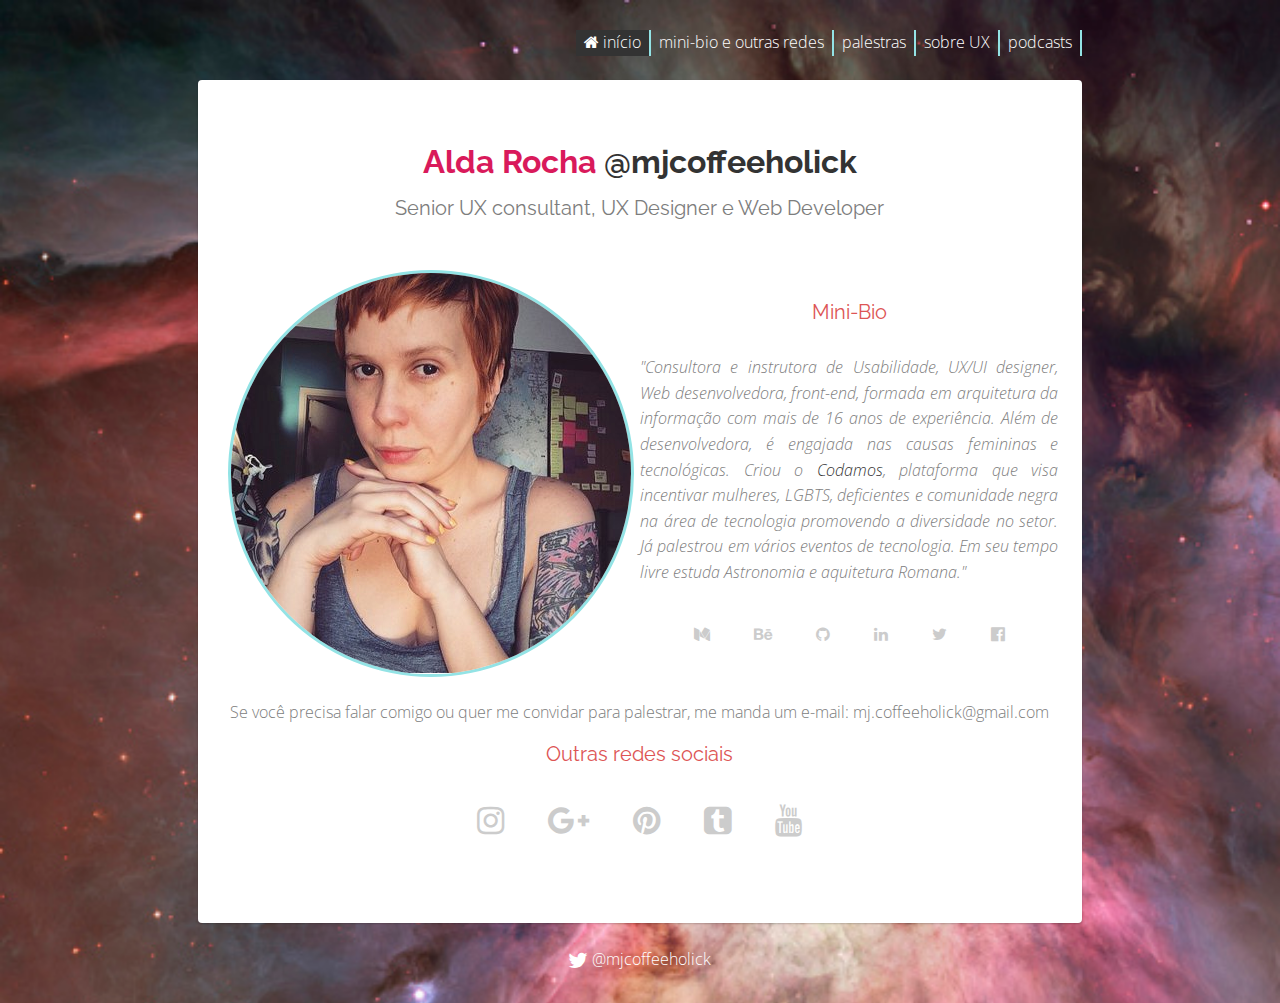
==== mini-bio.html @ e8b47d59 "Atualizando site e excluindo @media para arrumar responsivo e incluir flexbox." ====
<!DOCTYPE html>
<html>
  <head>
    <meta charset="utf-8">
    <link rel="shortcut icon" type="image/x-icon" href="/favicon.ico">
    <link href="font-awesome/css/font-awesome.min.css" rel="stylesheet">
    <link rel="stylesheet" type="text/css" href="css/style.css">
    <link href='https://fonts.googleapis.com/css?family=Raleway|Open+Sans' rel='stylesheet' type='text/css'>
    <title>Alda Rocha @mjcoffeeholick</title>
  </head>
  <body>
  	<div class="container"> <!-- container -->

      <nav class="top-menu">
        <a href="index.html" class="top-menu-index"><i class="fa fa-home"></i> início</a>
        <a href="mini-bio.html">mini-bio e outras redes</a>
        <a href="palestras.html">palestras</a>
        <a href="sobre-ux.html">sobre UX</a>
        <a href="podcast.html">podcasts</a>
      </nav>

  		<div class="card text-center">
        <h1>Alda Rocha <span class="gray">@mjcoffeeholick</span></h1>
        <h2>Senior UX consultant, UX Designer e Web Developer</h2>
        <div class="mini-bio">
          <div class="mini-bio-photo">
            <img src="images/alda.png" alt="Alda Rocha" id="img-profile">
          </div>
          <div class="mini-bio-content">
            <h2 class="especial-pink">Mini-Bio</h2>
            <p class="mini-bio-text"><em>"Consultora e instrutora de Usabilidade, UX/UI designer, Web desenvolvedora, front-end, formada em arquitetura da informação com mais de 16 anos de experiência. Além de desenvolvedora, é engajada nas causas femininas e tecnológicas. Criou o <a href="https://www.codamos.club/" target="_blank">Codamos</a>, plataforma que visa incentivar mulheres, LGBTS, deficientes e comunidade negra na área de tecnologia promovendo a diversidade no setor.
            Já palestrou em vários eventos de tecnologia. Em seu tempo livre estuda Astronomia e aquitetura Romana."</em></p>
            <ul class="list-inline">
              <li>
                <a href="https://medium.com/@mjcoffeeholick" target="_blank" alt="Medium" title="Medium">
                  <i class="fa fa-medium"></i>
                </a>
              </li>
              <li>
                <a href="https://www.behance.net/aldarocha" target="_blank" alt="Behance" title="Behance">
                  <i class="fa fa-behance"></i>
                </a>
              </li>
              <li>
                <a href="https://github.com/mjcoffeeholick" target="_blank" alt="Github" title="Github">
                  <i class="fa fa-github"></i>
                </a>
              </li>
              <li>
                <a href="https://br.linkedin.com/in/mjcoffeeholick" target="_blank" alt="Linkedin" title="Linkedin">
                  <i class="fa fa-linkedin"></i>
                </a>
              </li>
              <li>
                <a href="https://twitter.com/mjcoffeeholick" alt="Twitter" title="Twitter" target="_blank">
                  <i class="fa fa-twitter" alt="Twitter" title="Twitter"></i>
                </a>
              </li>
              <li>
                <a href="https://www.facebook.com/mjcoffeholick" alt="Facebook" title="Facebook" target="_blank">
                  <i class="fa fa-facebook-official" alt="Facebook" title="Facebook"></i>
                </a>
              </li>
            </ul>
          </div>
        </div>
        <p>Se você precisa falar comigo ou quer me convidar para palestrar, me manda um e-mail: mj.coffeeholick@gmail.com</p>
        <h2 class="especial-pink">Outras redes sociais</h2>
        <ul class="list-inline">
          <li>
            <a href="https://www.instagram.com/mjcoffeeholick/" alt="Instagram" title="Instagram" target="_blank">
              <i class="fa fa-instagram fa-2x" alt="Instagram" title="Instagram"></i>
            </a>
          </li>
          <li>
            <a href="https://plus.google.com/u/0/+AldaRocha" alt="Google PLus" title="Google PLus" target="_blank">
              <i class="fa fa-google-plus fa-2x" alt="Google" title="Google"></i>
            </a>
          </li>
          <li>
            <a href="https://br.pinterest.com/mjcoffeeholick/" alt="Pinterest" title="Pinterest" target="_blank">
              <i class="fa fa-pinterest fa-2x" alt="Pinterest" title="Pinterest"></i>
            </a>
          </li>
          <li>
            <a href="http://mjcoffeeholick.tumblr.com/" alt="Tumblr" title="Tumblr" target="_blank">
              <i class="fa fa-tumblr-square fa-2x" alt="Tumblr" title="Tumblr"></i>
            </a>
          </li>
          <li>
            <a href="https://www.youtube.com/channel/UCkVukn9u8IEfJqFpAcSMR3w" alt="Youtube" title="Youtube" target="_blank">
              <i class="fa fa-youtube fa-2x" alt="Youtube" title="Youtube"></i>
            </a>
          </li>
        </ul>
  		</div>

        <nav class="footer-menu">
          <a href="https://twitter.com/mjcoffeeholick" alt="Twitter" title="Twitter" target="_blank">
            <i class="fa fa-twitter fa-lg" alt="Twitter" title="Twitter"></i> @mjcoffeeholick
          </a>
        </nav>

    </div> <!-- container -->
  </body>
</html>
<!-- end of file -->
---- css/style.css ----
/* style.css */
body {
	background: #EBEBEB;
    background-image: url(../images/bg-space.jpg);
    background-size: cover;
    font-family: 'Open Sans', sans-serif;
    font-weight: 300;
    color: #7d7d7d;
    font-size: 1em;
    line-height: 1.6em;
}

* { box-sizing: border-box; }

h1, h2, h3, h4 {
	font-family: 'Raleway', sans-serif;
}

h1 {
    color: #d91a5b;
    font-size: 2em;
}

h2 {
    font-size: 1.25em;
    font-weight: 400;
}

h3 {
    font-size: 1em;
    font-weight: 300;
}


a {
    text-decoration: none;
    color: #333;
}

h3 a {
    -webkit-box-shadow: inset 0 -4px 0 #93e3e5;
    -moz-box-shadow: inset 0 -4px 0 #93e3e5;
    box-shadow: inset 0 -4px 0 #93e3e5;
    font-weight: bold;
}

h3 a:hover {
    -webkit-box-shadow: inset 0 -4px 0 #93e3e5;
    -moz-box-shadow: inset 0 -4px 0 #93e3e5;
    box-shadow: inset 0 -4px 0 #93e3e5;
    font-weight: bold;
}

h3 a:visited {
    -webkit-box-shadow: inset 0 -4px 0 #238282;
    -moz-box-shadow: inset 0 -4px 0 #238282;
    box-shadow: inset 0 -4px 0 #238282;
    font-weight: bold;
}

h4 a {
    color: #ccc;
    padding: 0;
    margin: 0;
}

h4 a:hover {
    color: #7d7d7d;
    padding: 0;
    margin: 0;
}

ul, menu, dir {
    display: block;
    list-style-type: disc;
    -webkit-margin-before: 1em;
    -webkit-margin-after: 1em;
    -webkit-margin-start: 0px;
    -webkit-margin-end: 0px;
    -webkit-padding-start: 40px;
}

/* IDs */
#img-profile {
    border: 3px solid #93e3e5;
    border-radius: 50%;
}
#logo-highlight {
    width: 50%;
}
#img-2017 {
    width: 50%;
}
/* CLASS */
.titles {font-family: 'Raleway', sans-serif;}
.clear {clear: both;}

.img-small {
    width: 100px;
    height: 100px;
}
.links-ico {
    width: 100%;
    padding-bottom: 20px;
    color: #ccc;
}
.links-ico a {
    width: 100%;
    padding-bottom: 20px;
    color: #7d7d7d;
    text-decoration: none;
}
.links-ico a:visited {
    width: 100%;
    padding-bottom: 20px;
    color: #7d7d7d;
    text-decoration: none;
}
.links-ico a:hover {
    width: 100%;
    padding-bottom: 20px;
    color: #DD5555;
    text-decoration: none;
}
.links-ico-item {
    display: inline;
    margin-right: 5px;
}
.container {
    width: 70%;
    margin: 30px auto;
}
.text-center {
    text-align: center;
}
.top-menu {
    display: flex;
    justify-content: flex-end;
    align-items: center;
    margin: 1.5em 0;
}

.top-menu a {
    padding: 0 0.5em;
    border-right: 2px solid #93e3e5;
    color: #fff;
}

.top-menu a:hover { color: #d91a5b; }

.top-menu-index {
    background: #333;
}
.footer-menu {
    display: flex;
    justify-content: center;
    align-items: center;
    margin: 1.5em;
}

.footer-menu a {
    color: #fff;
}

.footer-menu a:hover {
    color: #d91a5b;
}

.card {
    background: #fff;
    padding: 3em 1.5em;
    margin-bottom: 1.5em;
    border-radius: 4px;
    box-shadow: 0px 1px 2px 0px rgba(0, 0, 0, 0.2);
}

.mini-bio {
    display: flex;
    flex-wrap: wrap;
    margin-top: 3em;
}

.mini-bio-photo {
    flex: 1 0 50%;
}

.mini-bio-content {
    flex: 1 1 50%;
}

.mini-bio-text { text-align: justify; }

.mini-bio-content h2 {
    margin: 1.5em 0;
}
.card-footer {
    background: #fff;
    padding: 20px;
    margin-bottom: 20px;
    border-radius: 4px;
    box-shadow: 0px 1px 2px 0px rgba(0, 0, 0, 0.2);
}
.card-footer p a {
    -webkit-box-shadow: inset 0 -4px 0 #93e3e5;
    -moz-box-shadow: inset 0 -4px 0 #93e3e5;
    box-shadow: inset 0 -4px 0 #93e3e5;
    font-weight: bold;
}
.card-footer p a:hover {
    -webkit-box-shadow: inset 0 -4px 0 #93e3e5;
    -moz-box-shadow: inset 0 -4px 0 #93e3e5;
    box-shadow: inset 0 -4px 0 #93e3e5;
    font-weight: bold;
}
.card-footer p a:visited {
    -webkit-box-shadow: inset 0 -4px 0 #238282;
    -moz-box-shadow: inset 0 -4px 0 #238282;
    box-shadow: inset 0 -4px 0 #238282;
    font-weight: bold;
}
.txt-top {
    font-weight: 300;
    text-align: center;
}
.btn-top {
    text-align: center;
    padding: 15px;
}
.button-3d-red {
    position:relative;
    width: auto;
    color:#fff;
    text-decoration:none;
    text-shadow: -1px -1px #a23f3f;
    border-radius:5px;
    background:#dd5555;
    text-align:center;
    font-size: 1.0em;
    padding:16px 18px 14px;

    -webkit-transition: all 0.1s;
    -moz-transition: all 0.1s;
    transition: all 0.1s;

    -webkit-box-shadow: 0px 6px 0px #a23f3f;
    -moz-box-shadow: 0px 6px 0px #a23f3f;
    box-shadow: 0px 6px 0px #a23f3f;
}
.button-3d-red:hover {
    position:relative;
    width: auto;
    color:#fff;
    text-decoration:none;
    text-shadow: 1px 1px #333;
    border-radius:5px;
    background:#a23f3f;
    text-align:center;
    font-size: 1.0em;
    padding:16px 18px 14px;

    -webkit-transition: all 0.1s;
    -moz-transition: all 0.1s;
    transition: all 0.1s;

    -webkit-box-shadow: 0px 6px 0px #6e2c2c;
    -moz-box-shadow: 0px 6px 0px #6e2c2c;
    box-shadow: 0px 6px 0px #6e2c2c;
}
.button-3d-blue {
    position:relative;
    width: auto;
    color:#fff;
    text-decoration:none;
    text-shadow: -1px -1px #44a8aa;
    border-radius:5px;
    background:#74c6c8;
    text-align:center;
    font-size: 1.0em;
    padding:16px 18px 14px;

    -webkit-transition: all 0.1s;
    -moz-transition: all 0.1s;
    transition: all 0.1s;

    -webkit-box-shadow: 0px 6px 0px #186c6e;
    -moz-box-shadow: 0px 6px 0px #186c6e;
    box-shadow: 0px 6px 0px #186c6e;
}
.button-3d-blue:hover {
    position:relative;
    width: auto;
    color:#fff;
    text-decoration:none;
    text-shadow: 1px 1px #44a8aa;
    border-radius:5px;
    background:#62bec0;
    text-align:center;
    font-size: 1.0em;
    padding:16px 18px 14px;

    -webkit-transition: all 0.1s;
    -moz-transition: all 0.1s;
    transition: all 0.1s;

    -webkit-box-shadow: 0px 6px 0px #186c6e;
    -moz-box-shadow: 0px 6px 0px #186c6e;
    box-shadow: 0px 6px 0px #186c6e;
}
.button-3d-pink {
    position:relative;
    width: auto;
    color:#fff;
    text-decoration:none;
    text-shadow: -1px -1px #a23f3f;
    border-radius:5px;
    background:#dd5555;
    text-align:center;
    font-size: 1.0em;
    padding:16px 18px 14px;

    -webkit-transition: all 0.1s;
    -moz-transition: all 0.1s;
    transition: all 0.1s;

    -webkit-box-shadow: 0px 6px 0px #a23f3f;
    -moz-box-shadow: 0px 6px 0px #a23f3f;
    box-shadow: 0px 6px 0px #a23f3f;
}
.button-3d-pink:hover {
    position:relative;
    width: auto;
    color:#fff;
    text-decoration:none;
    text-shadow: -1px -1px #333;
    border-radius:5px;
    background:#333;
    text-align:center;
    font-size: 1.0em;
    padding:16px 18px 14px;

    -webkit-transition: all 0.1s;
    -moz-transition: all 0.1s;
    transition: all 0.1s;

    -webkit-box-shadow: 0px 6px 0px #a23f3f;
    -moz-box-shadow: 0px 6px 0px #a23f3f;
    box-shadow: 0px 6px 0px #a23f3f;
}
.btn-pink {
    background-color: #ED1E6B;
    color: white;
    font-weight: 500;
    padding: 10px;
    border-radius: 4px;
    text-decoration: none;
}
.btn-pink:hover {
    background-color: #333;
    color: white;
    font-weight: 500;
    padding: 10px;
    border-radius: 4px;
    text-decoration: none;
}
.btn-yellow {
    background-color: #F8B517;
    color: white;
    font-weight: 500;
    padding: 10px;
    border-radius: 4px;
    text-decoration: none;
}
.btn-yellow:hover {
    background-color: #333;
    color: white;
    font-weight: 500;
    padding: 10px;
    border-radius: 4px;
    text-decoration: none;
}
ul.list-inline {
    padding-left: 0;
}
ul.list-inline-event {
    padding-left: 0;
}
ul.list-inline li {
    display: inline-block;
    padding: 20px;
}
ul.list-inline-event li {
    display: inline-block;
    padding: 10px;
    color: #ccc;
}
ul.list-inline a {
	color: #ccc;
    text-decoration: none;
}
ul.list-inline a:hover {
    color: #333;
    text-decoration: none;
}
ul.list-inline-event a {
    color: #ccc;
    text-decoration: none;
}
ul.list-inline-event a:hover {
    color: #333;
    text-decoration: none;
}
.item {
	width: 100%;
	margin-bottom: 20px;
	font-weight: 300;
    font-size: 1em;
    line-height: 1.6em;
    border-bottom: 2px dotted #f2f2f2;
}
.item:last-child {
    border-bottom: none;
}
.item-gray {
	width: 100%;
	margin-bottom: 20px;
	background: #f4f4f4;
	font-weight: 300;
    font-size: 1em;
    line-height: 1.6em;
}
.item img {
	width: 100%;
}
.item-gray img {
	width: 100%;
}
.img-item {
	float: left;
	width: 49%;
}

.img-item-double-left { float: left; width: 50%; object-fit: cover; }
.img-item-double-right { float: right; width: 50%; object-fit: cover; }
.ico-item {
    font-family: 'Raleway', sans-serif;
}

.content-item {
	float: right;
	width: 49%;
	text-align: left;
	margin-left: 2%;
}
.content-item h3 {
	padding: 0px;
	margin: 0px;
	font-weight: bold;
}
.content-item p {
	padding-right: 10px;
    line-height: 20px;
}

/* COLOR CLASS */
.gray {
	color: #333;
}
.especial-pink {
    color: #DD5555;
}
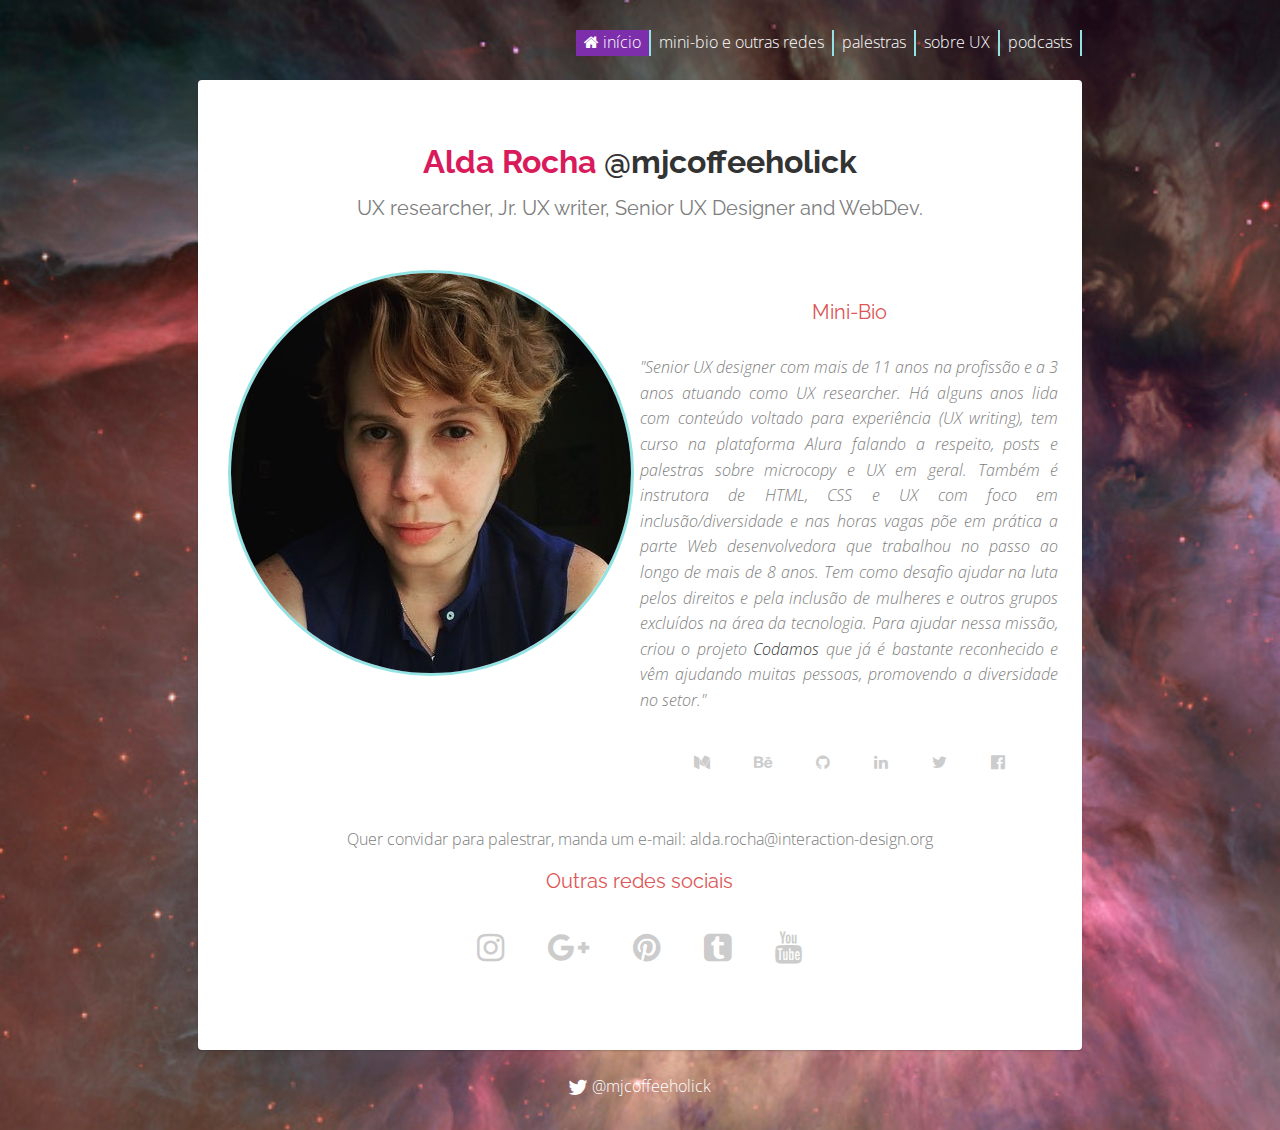
==== commit 039d20c2: "Editando informações de mini-rio" ====
--- a/mini-bio.html
+++ b/mini-bio.html
@@ -21,15 +21,14 @@
 
   		<div class="card text-center">
         <h1>Alda Rocha <span class="gray">@mjcoffeeholick</span></h1>
-        <h2>Senior UX consultant, UX Designer e Web Developer</h2>
+        <h2>UX researcher, Jr. UX writer, Senior UX Designer and WebDev.</h2>
         <div class="mini-bio">
           <div class="mini-bio-photo">
-            <img src="images/alda.png" alt="Alda Rocha" id="img-profile">
+            <img src="images/alda-foto.jpg" alt="Alda Rocha" id="img-profile">
           </div>
           <div class="mini-bio-content">
             <h2 class="especial-pink">Mini-Bio</h2>
-            <p class="mini-bio-text"><em>"Consultora e instrutora de Usabilidade, UX/UI designer, Web desenvolvedora, front-end, formada em arquitetura da informação com mais de 16 anos de experiência. Além de desenvolvedora, é engajada nas causas femininas e tecnológicas. Criou o <a href="https://www.codamos.club/" target="_blank">Codamos</a>, plataforma que visa incentivar mulheres, LGBTS, deficientes e comunidade negra na área de tecnologia promovendo a diversidade no setor.
-            Já palestrou em vários eventos de tecnologia. Em seu tempo livre estuda Astronomia e aquitetura Romana."</em></p>
+            <p class="mini-bio-text"><em>"Senior UX designer com mais de 11 anos na profissão e a 3 anos atuando como UX researcher. Há alguns anos lida com conteúdo voltado para experiência (UX writing), tem curso na plataforma Alura falando a respeito, posts e palestras sobre microcopy e UX em geral. Também é instrutora de HTML, CSS e UX com foco em inclusão/diversidade e nas horas vagas põe em prática a parte Web desenvolvedora que trabalhou no passo ao longo de mais de 8 anos. Tem como desafio ajudar na luta pelos direitos e pela inclusão de mulheres e outros grupos excluídos na área da tecnologia. Para ajudar nessa missão, criou o projeto <a href="https://www.codamos.club/" target="_blank">Codamos</a> que já é bastante reconhecido e vêm ajudando muitas pessoas, promovendo a diversidade no setor."</em></p>
             <ul class="list-inline">
               <li>
                 <a href="https://medium.com/@mjcoffeeholick" target="_blank" alt="Medium" title="Medium">
@@ -64,7 +63,7 @@
             </ul>
           </div>
         </div>
-        <p>Se você precisa falar comigo ou quer me convidar para palestrar, me manda um e-mail: mj.coffeeholick@gmail.com</p>
+        <p>Quer convidar para palestrar, manda um e-mail: alda.rocha@interaction-design.org</p>
         <h2 class="especial-pink">Outras redes sociais</h2>
         <ul class="list-inline">
           <li>
--- a/css/style.css
+++ b/css/style.css
@@ -150,7 +150,7 @@
 .top-menu a:hover { color: #d91a5b; }
 
 .top-menu-index {
-    background: #333;
+    background: #7d2eaa;
 }
 .footer-menu {
     display: flex;
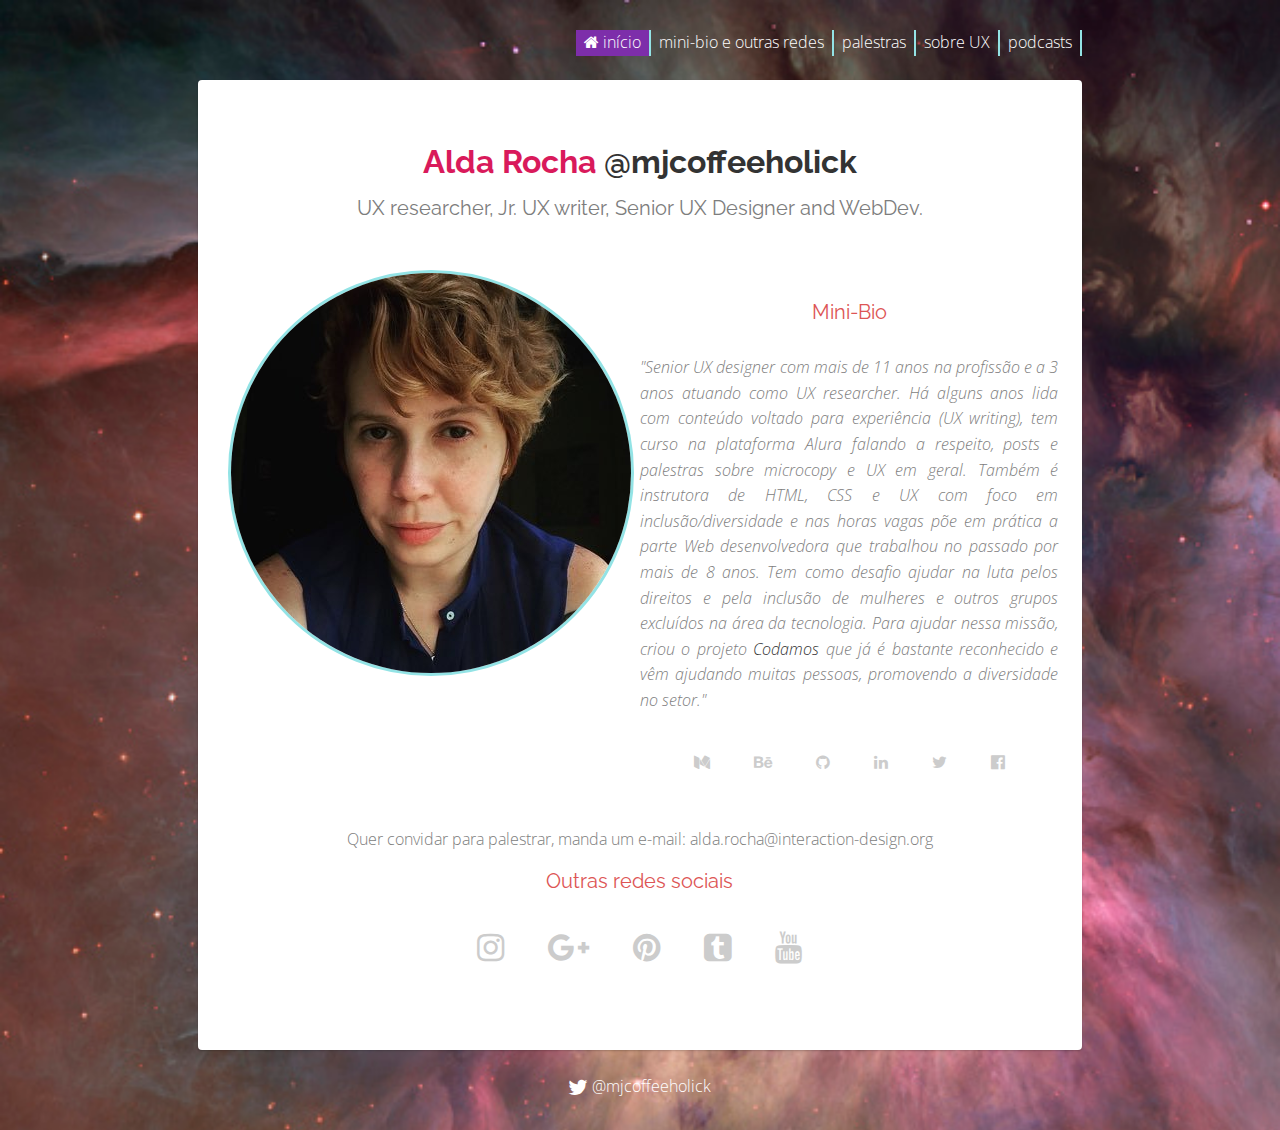
==== commit 4fe40571: "Ajuste português no texto da mini bio" ====
--- a/mini-bio.html
+++ b/mini-bio.html
@@ -28,7 +28,7 @@
           </div>
           <div class="mini-bio-content">
             <h2 class="especial-pink">Mini-Bio</h2>
-            <p class="mini-bio-text"><em>"Senior UX designer com mais de 11 anos na profissão e a 3 anos atuando como UX researcher. Há alguns anos lida com conteúdo voltado para experiência (UX writing), tem curso na plataforma Alura falando a respeito, posts e palestras sobre microcopy e UX em geral. Também é instrutora de HTML, CSS e UX com foco em inclusão/diversidade e nas horas vagas põe em prática a parte Web desenvolvedora que trabalhou no passo ao longo de mais de 8 anos. Tem como desafio ajudar na luta pelos direitos e pela inclusão de mulheres e outros grupos excluídos na área da tecnologia. Para ajudar nessa missão, criou o projeto <a href="https://www.codamos.club/" target="_blank">Codamos</a> que já é bastante reconhecido e vêm ajudando muitas pessoas, promovendo a diversidade no setor."</em></p>
+            <p class="mini-bio-text"><em>"Senior UX designer com mais de 11 anos na profissão e a 3 anos atuando como UX researcher. Há alguns anos lida com conteúdo voltado para experiência (UX writing), tem curso na plataforma Alura falando a respeito, posts e palestras sobre microcopy e UX em geral. Também é instrutora de HTML, CSS e UX com foco em inclusão/diversidade e nas horas vagas põe em prática a parte Web desenvolvedora que trabalhou no passado por mais de 8 anos. Tem como desafio ajudar na luta pelos direitos e pela inclusão de mulheres e outros grupos excluídos na área da tecnologia. Para ajudar nessa missão, criou o projeto <a href="https://www.codamos.club/" target="_blank">Codamos</a> que já é bastante reconhecido e vêm ajudando muitas pessoas, promovendo a diversidade no setor."</em></p>
             <ul class="list-inline">
               <li>
                 <a href="https://medium.com/@mjcoffeeholick" target="_blank" alt="Medium" title="Medium">
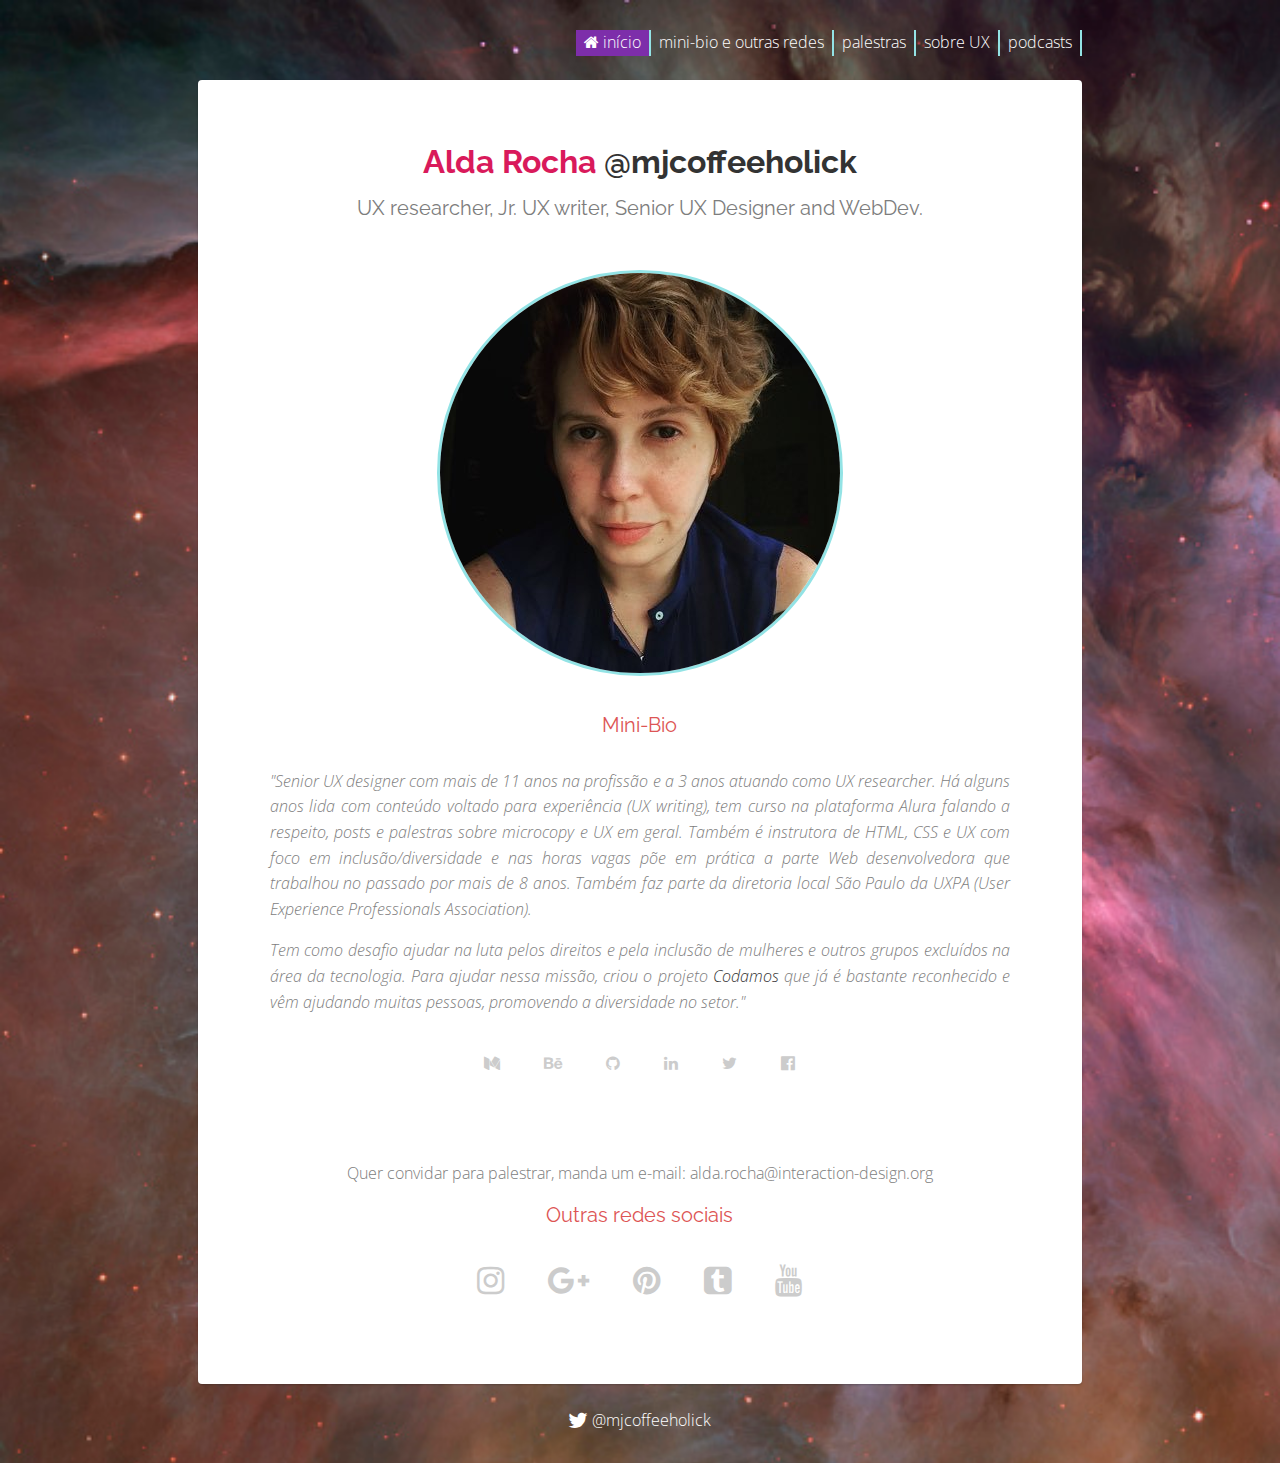
==== commit f789b249: "Ajuste conteúdo mini-bio" ====
--- a/mini-bio.html
+++ b/mini-bio.html
@@ -28,7 +28,9 @@
           </div>
           <div class="mini-bio-content">
             <h2 class="especial-pink">Mini-Bio</h2>
-            <p class="mini-bio-text"><em>"Senior UX designer com mais de 11 anos na profissão e a 3 anos atuando como UX researcher. Há alguns anos lida com conteúdo voltado para experiência (UX writing), tem curso na plataforma Alura falando a respeito, posts e palestras sobre microcopy e UX em geral. Também é instrutora de HTML, CSS e UX com foco em inclusão/diversidade e nas horas vagas põe em prática a parte Web desenvolvedora que trabalhou no passado por mais de 8 anos. Tem como desafio ajudar na luta pelos direitos e pela inclusão de mulheres e outros grupos excluídos na área da tecnologia. Para ajudar nessa missão, criou o projeto <a href="https://www.codamos.club/" target="_blank">Codamos</a> que já é bastante reconhecido e vêm ajudando muitas pessoas, promovendo a diversidade no setor."</em></p>
+            <p class="mini-bio-text"><em>"Senior UX designer com mais de 11 anos na profissão e a 3 anos atuando como UX researcher. Há alguns anos lida com conteúdo voltado para experiência (UX writing), tem curso na plataforma Alura falando a respeito, posts e palestras sobre microcopy e UX em geral. Também é instrutora de HTML, CSS e UX com foco em inclusão/diversidade e nas horas vagas põe em prática a parte Web desenvolvedora que trabalhou no passado por mais de 8 anos. Também faz parte da diretoria local São Paulo da UXPA (User Experience Professionals Association).</em></p>
+
+            <em><p class="mini-bio-text">Tem como desafio ajudar na luta pelos direitos e pela inclusão de mulheres e outros grupos excluídos na área da tecnologia. Para ajudar nessa missão, criou o projeto <a href="https://www.codamos.club/" target="_blank">Codamos</a> que já é bastante reconhecido e vêm ajudando muitas pessoas, promovendo a diversidade no setor."</em></p>
             <ul class="list-inline">
               <li>
                 <a href="https://medium.com/@mjcoffeeholick" target="_blank" alt="Medium" title="Medium">
--- a/css/style.css
+++ b/css/style.css
@@ -178,7 +178,7 @@
 .mini-bio {
     display: flex;
     flex-wrap: wrap;
-    margin-top: 3em;
+    margin: 3em;
 }
 
 .mini-bio-photo {
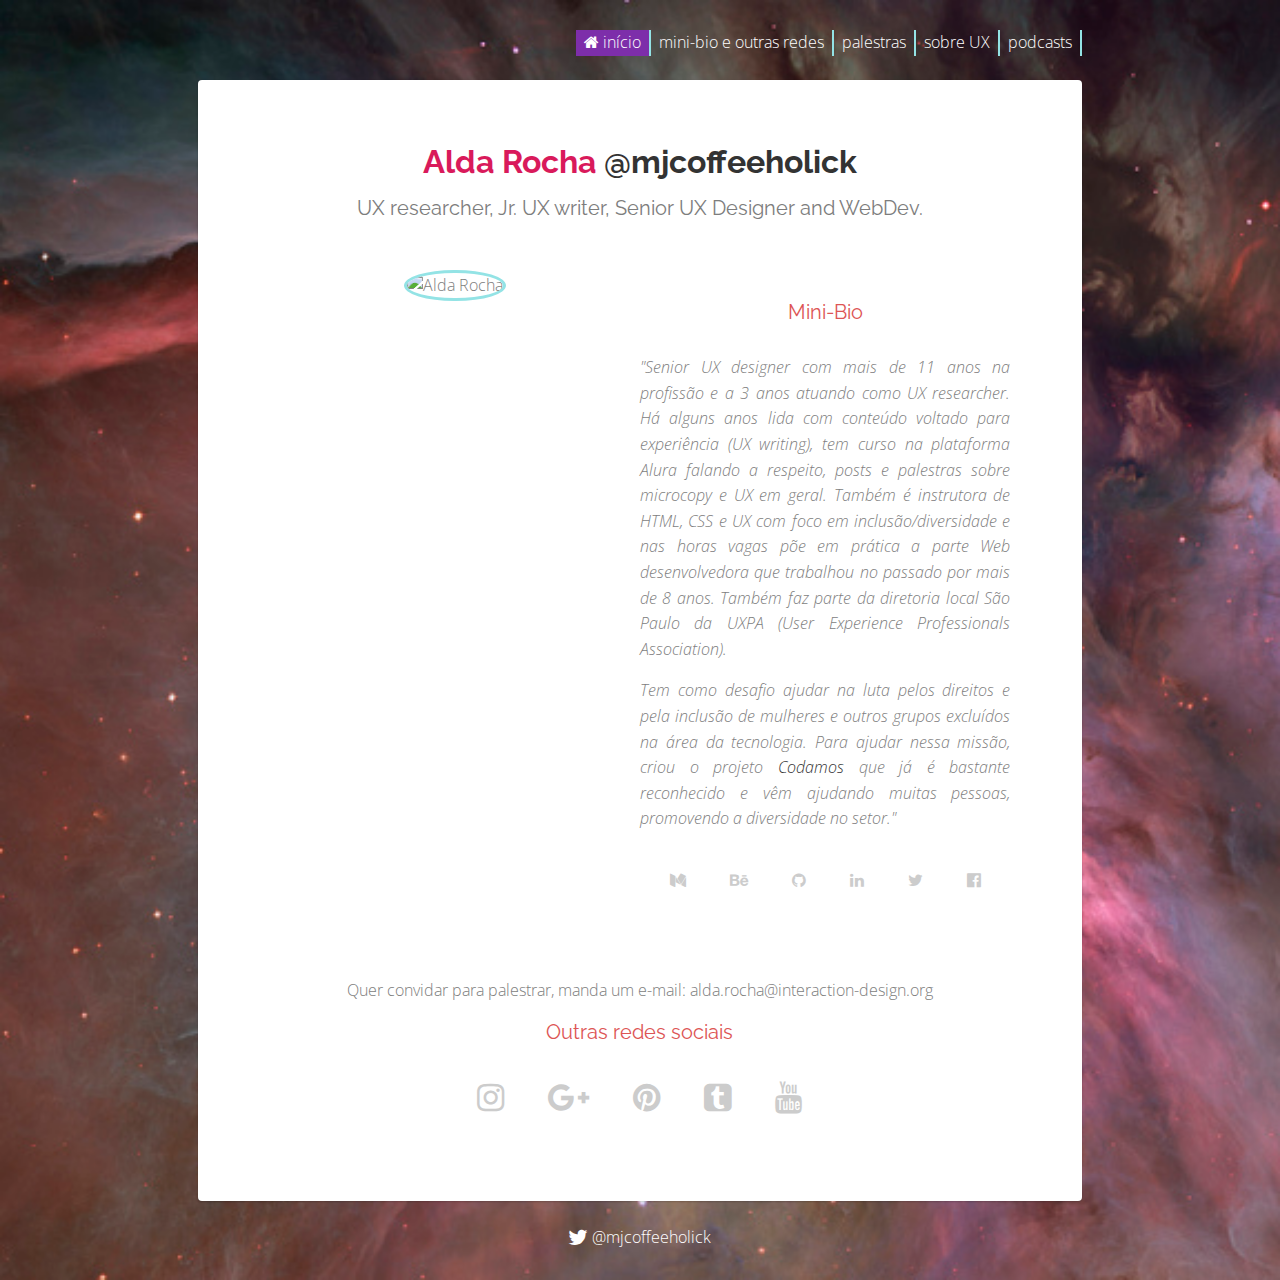
==== commit c58300f7: "Alterando imagem do avatar" ====
--- a/mini-bio.html
+++ b/mini-bio.html
@@ -24,7 +24,7 @@
         <h2>UX researcher, Jr. UX writer, Senior UX Designer and WebDev.</h2>
         <div class="mini-bio">
           <div class="mini-bio-photo">
-            <img src="images/alda-foto.jpg" alt="Alda Rocha" id="img-profile">
+            <img src="images/avatar2019.png" alt="Alda Rocha" id="img-profile">
           </div>
           <div class="mini-bio-content">
             <h2 class="especial-pink">Mini-Bio</h2>
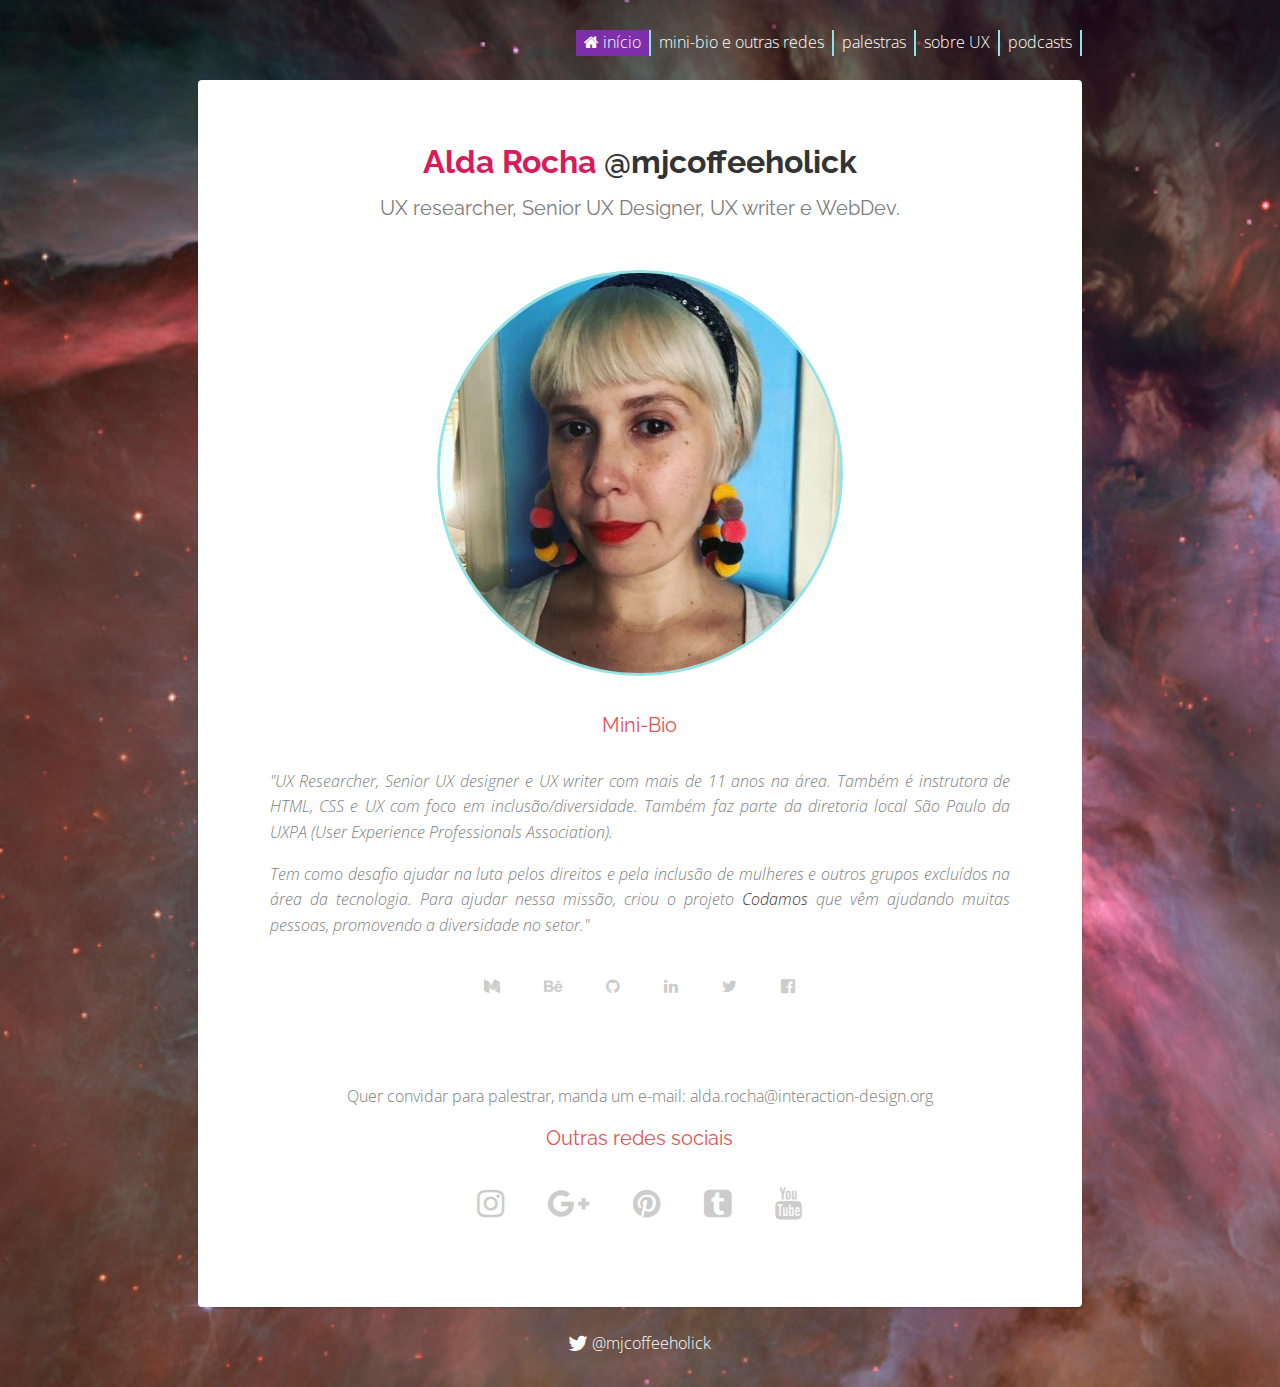
==== commit 9881072c: "Edtando mini bio" ====
--- a/mini-bio.html
+++ b/mini-bio.html
@@ -21,16 +21,16 @@
 
   		<div class="card text-center">
         <h1>Alda Rocha <span class="gray">@mjcoffeeholick</span></h1>
-        <h2>UX researcher, Jr. UX writer, Senior UX Designer and WebDev.</h2>
+        <h2>UX researcher, Senior UX Designer, UX writer e WebDev.</h2>
         <div class="mini-bio">
           <div class="mini-bio-photo">
-            <img src="images/avatar2019.png" alt="Alda Rocha" id="img-profile">
+            <img src="images/avatar2019.jpg" alt="Alda Rocha" id="img-profile">
           </div>
           <div class="mini-bio-content">
             <h2 class="especial-pink">Mini-Bio</h2>
-            <p class="mini-bio-text"><em>"Senior UX designer com mais de 11 anos na profissão e a 3 anos atuando como UX researcher. Há alguns anos lida com conteúdo voltado para experiência (UX writing), tem curso na plataforma Alura falando a respeito, posts e palestras sobre microcopy e UX em geral. Também é instrutora de HTML, CSS e UX com foco em inclusão/diversidade e nas horas vagas põe em prática a parte Web desenvolvedora que trabalhou no passado por mais de 8 anos. Também faz parte da diretoria local São Paulo da UXPA (User Experience Professionals Association).</em></p>
+            <p class="mini-bio-text"><em>"UX Researcher, Senior UX designer e UX writer com mais de 11 anos na área. Também é instrutora de HTML, CSS e UX com foco em inclusão/diversidade. Também faz parte da diretoria local São Paulo da UXPA (User Experience Professionals Association).</em></p>
 
-            <em><p class="mini-bio-text">Tem como desafio ajudar na luta pelos direitos e pela inclusão de mulheres e outros grupos excluídos na área da tecnologia. Para ajudar nessa missão, criou o projeto <a href="https://www.codamos.club/" target="_blank">Codamos</a> que já é bastante reconhecido e vêm ajudando muitas pessoas, promovendo a diversidade no setor."</em></p>
+            <em><p class="mini-bio-text">Tem como desafio ajudar na luta pelos direitos e pela inclusão de mulheres e outros grupos excluídos na área da tecnologia. Para ajudar nessa missão, criou o projeto <a href="https://www.codamos.club/" target="_blank">Codamos</a> que vêm ajudando muitas pessoas, promovendo a diversidade no setor."</em></p>
             <ul class="list-inline">
               <li>
                 <a href="https://medium.com/@mjcoffeeholick" target="_blank" alt="Medium" title="Medium">
